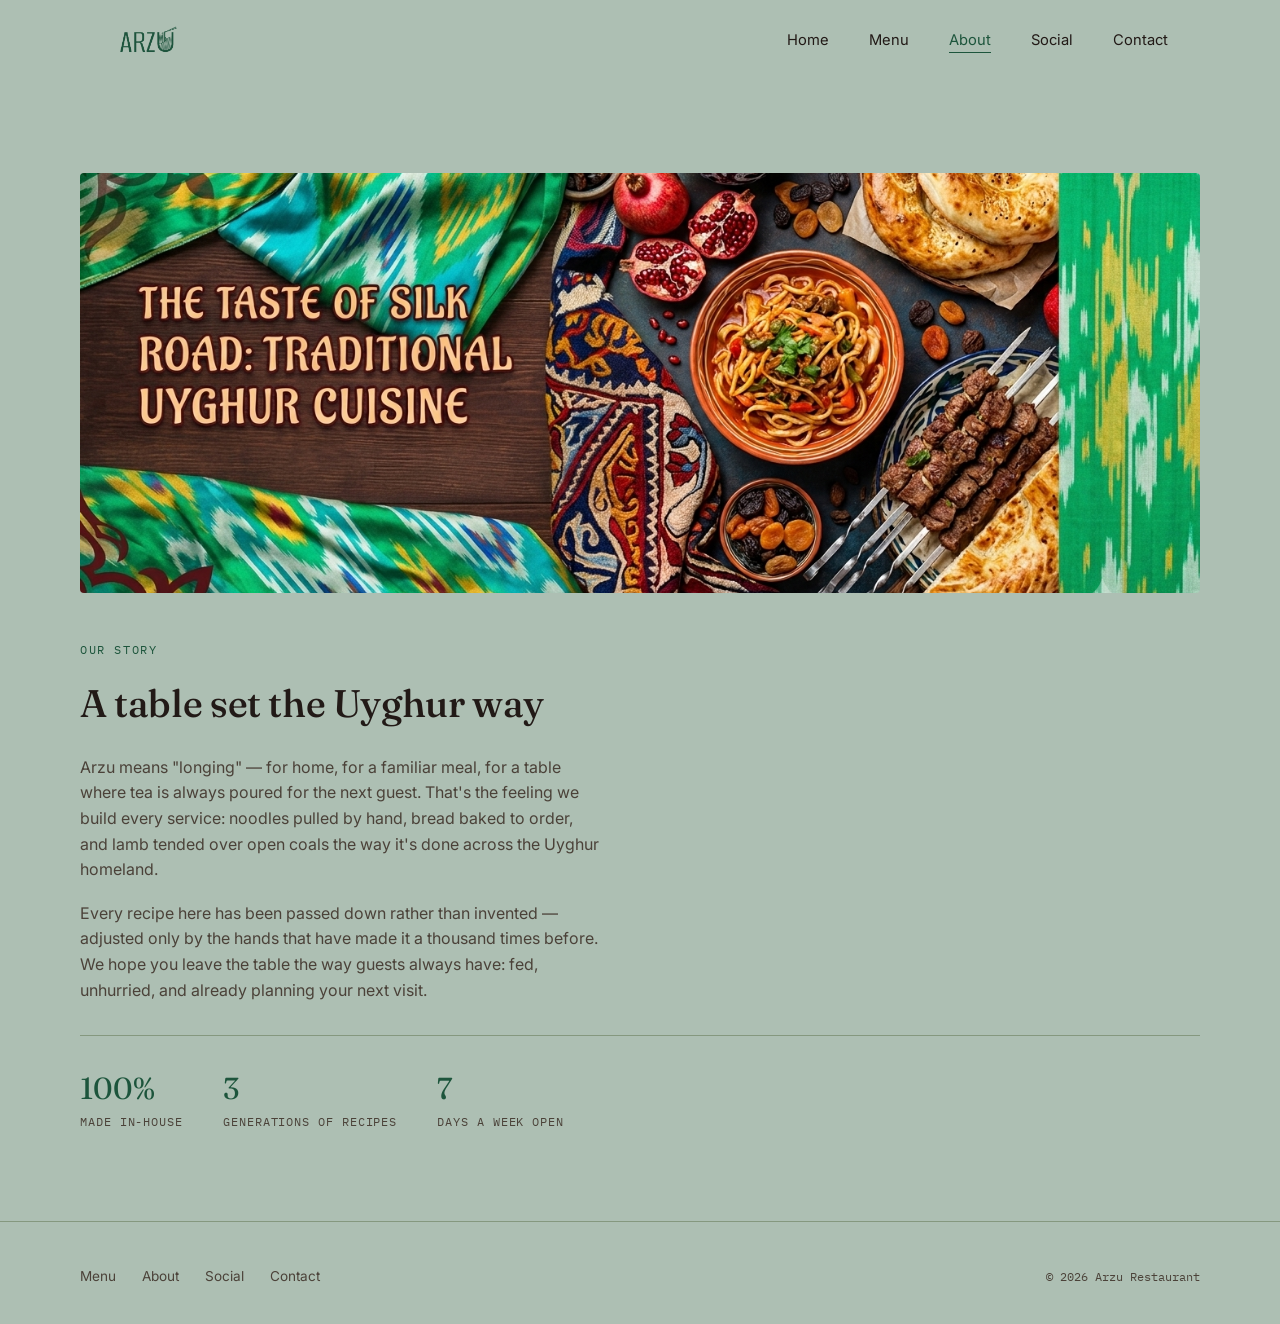
==== about.html @ 85ea6bc7 "Initial commit of Arzu restaurant website Multi-page static site (Home, Menu, About, Social, Contact" ====
<!DOCTYPE html>
<html lang="en">
<head>
<meta charset="UTF-8">
<meta name="viewport" content="width=device-width, initial-scale=1.0">
<title>About — Arzu Uyghur Kitchen</title>
<meta name="description" content="Arzu means longing — the story behind our Uyghur kitchen and the recipes passed down through generations.">
<link rel="preconnect" href="https://fonts.googleapis.com">
<link rel="preconnect" href="https://fonts.gstatic.com" crossorigin>
<link href="https://fonts.googleapis.com/css2?family=Fraunces:opsz,wght@9..144,300;9..144,400;9..144,500;9..144,600&family=Inter:wght@400;500;600&family=IBM+Plex+Mono:wght@400;500&display=swap" rel="stylesheet">
<link rel="stylesheet" href="styles.css">
</head>
<body>

<header id="site-header">
  <nav>
    <a href="index.html" class="logo"><img src="media/arzu_logo_transparent.png" alt="Arzu" class="logo-img"></a>
    <ul class="nav-links" id="nav-links">
      <li><a href="index.html">Home</a></li>
      <li><a href="menu.html">Menu</a></li>
      <li><a href="about.html" class="active">About</a></li>
      <li><a href="social.html">Social</a></li>
      <li><a href="contact.html">Contact</a></li>
    </ul>
    <button class="menu-toggle" id="menu-toggle" aria-label="Toggle navigation" aria-expanded="false">
      <span></span><span></span><span></span>
    </button>
  </nav>
</header>

<main>

  <!-- ABOUT -->
  <section id="about">
    <img src="media/uyghur_design_header.png" alt="The taste of the Silk Road: traditional Uyghur cuisine" class="hero-banner">
    <div class="about-grid">
      <div class="about-copy">
        <span class="eyebrow">Our story</span>
        <h2>A table set the Uyghur way</h2>
        <p>Arzu means "longing" — for home, for a familiar meal, for a table where tea is always poured for the next guest. That's the feeling we build every service: noodles pulled by hand, bread baked to order, and lamb tended over open coals the way it's done across the Uyghur homeland.</p>
        <p>Every recipe here has been passed down rather than invented — adjusted only by the hands that have made it a thousand times before. We hope you leave the table the way guests always have: fed, unhurried, and already planning your next visit.</p>
        <div class="about-stats">
          <div>
            <div class="stat-num">100%</div>
            <div class="stat-label">Made in-house</div>
          </div>
          <div>
            <div class="stat-num">3</div>
            <div class="stat-label">Generations of recipes</div>
          </div>
          <div>
            <div class="stat-num">7</div>
            <div class="stat-label">Days a week open</div>
          </div>
        </div>
      </div>
    </div>
  </section>

</main>

<footer>
  <div class="footer-grid">
    <div class="footer-links">
      <a href="menu.html">Menu</a>
      <a href="about.html">About</a>
      <a href="social.html">Social</a>
      <a href="contact.html">Contact</a>
    </div>
    <span class="footer-copy">© 2026 Arzu Restaurant</span>
  </div>
</footer>

<script src="script.js"></script>

</body>
</html>
---- styles.css ----
:root{
  --bg: #ADBFB3;
  --bg-alt: #97AFA1;
  --ink: #221A17;
  --ink-soft: #4B4239;
  --green: #1D553C;
  --clay: #B23B25;
  --gold: #B98A32;
  --line: #85987F;
  --white: #ffffff;
  --max: 1120px;
}

*{ box-sizing: border-box; margin:0; padding:0; }

html{ scroll-behavior: smooth; }

body{
  background: var(--bg);
  color: var(--ink);
  font-family: 'Inter', sans-serif;
  font-size: 16px;
  line-height: 1.6;
  -webkit-font-smoothing: antialiased;
}

@media (prefers-reduced-motion: reduce){
  html{ scroll-behavior: auto; }
  *{ animation-duration: 0.01ms !important; animation-iteration-count: 1 !important; transition-duration: 0.01ms !important; }
}

h1,h2,h3{
  font-family: 'Fraunces', serif;
  font-weight: 500;
  letter-spacing: -0.01em;
  color: var(--ink);
}

a{ color: inherit; text-decoration: none; }

.eyebrow{
  font-family: 'IBM Plex Mono', monospace;
  font-size: 0.72rem;
  letter-spacing: 0.14em;
  text-transform: uppercase;
  color: var(--green);
}

.wrap{
  max-width: var(--max);
  margin: 0 auto;
  padding: 0 32px;
}

a:focus-visible, button:focus-visible, input:focus-visible, textarea:focus-visible{
  outline: 2px solid var(--clay);
  outline-offset: 3px;
}

/* ---------- NAV ---------- */
header{
  position: sticky;
  top: 0;
  z-index: 100;
  background: rgba(173,191,179,0.9);
  backdrop-filter: blur(8px);
  border-bottom: 1px solid transparent;
  transition: border-color 0.3s ease;
}
header.scrolled{ border-bottom-color: var(--line); }

nav{
  display:flex;
  align-items:center;
  justify-content: space-between;
  padding: 20px 32px;
  max-width: var(--max);
  margin: 0 auto;
}

.logo{
  font-family: 'Fraunces', serif;
  font-size: 1.5rem;
  font-weight: 600;
  letter-spacing: 0.01em;
  display: flex;
  align-items: center;
}
.logo span{ color: var(--green); }
.logo-img{ height: 42px; width: auto; display: block; }

.nav-links{
  display:flex;
  gap: 40px;
  list-style:none;
  font-size: 0.92rem;
}
.nav-links a{
  position:relative;
  padding-bottom: 4px;
}
.nav-links a::after{
  content:'';
  position:absolute;
  left:0; right:0; bottom:0;
  height:1px;
  background: var(--green);
  transform: scaleX(0);
  transform-origin: left;
  transition: transform 0.25s ease;
}
.nav-links a:hover::after{ transform: scaleX(1); }
.nav-links a.active{ color: var(--green); }
.nav-links a.active::after{ transform: scaleX(1); }

.menu-toggle{
  display:none;
  flex-direction: column;
  gap: 5px;
  background:none;
  border:none;
  cursor:pointer;
  padding: 6px;
}
.menu-toggle span{
  width: 22px; height: 1.5px; background: var(--ink);
}

/* ---------- HERO ---------- */
.hero{
  position: relative;
  padding: 110px 32px 100px;
  overflow: hidden;
}
.hero-grid{
  max-width: var(--max);
  margin: 0 auto;
  display:grid;
  grid-template-columns: 1fr;
  align-items:center;
  gap: 40px;
}
.hero-banner{
  display: block;
  width: 100%;
  max-width: var(--max);
  margin: 0 auto 48px;
  border-radius: 4px;
  object-fit: cover;
  max-height: 420px;
}
.hero h1{
  font-size: clamp(2.4rem, 5vw, 4rem);
  line-height: 1.05;
  margin: 18px 0 24px;
}
.hero p.lede{
  max-width: 480px;
  color: var(--ink-soft);
  font-size: 1.05rem;
  margin-bottom: 34px;
}
.hero-ctas{
  display:flex;
  gap: 18px;
  flex-wrap: wrap;
}
.btn-primary{
  background: var(--green);
  color: var(--white);
  padding: 14px 26px;
  border-radius: 2px;
  font-size: 0.92rem;
  font-weight: 500;
  transition: background 0.2s ease;
  display:inline-block;
}
.btn-primary:hover{ background: #123C29; }
.btn-secondary{
  padding: 14px 26px;
  border: 1px solid var(--ink);
  border-radius: 2px;
  font-size: 0.92rem;
  transition: background 0.2s ease, color 0.2s ease;
}
.btn-secondary:hover{ background: var(--ink); color: var(--bg); }


/* ---------- DIVIDER MOTIF ---------- */
.divider{
  display:flex;
  align-items:center;
  justify-content:center;
  gap: 14px;
  padding: 8px 0 0;
  color: var(--line);
}
.divider svg{ width: 34px; height: 14px; }
.divider svg path{ stroke: var(--gold); stroke-width: 1.2; fill:none; }
.divider .rule{ flex:1; max-width: 120px; height:1px; background: var(--line); }

/* ---------- SECTIONS ---------- */
section{ padding: 90px 32px; }
.section-head{
  text-align:center;
  max-width: 560px;
  margin: 0 auto 56px;
}
.section-head h2{
  font-size: clamp(1.8rem, 3.4vw, 2.6rem);
  margin: 12px 0 14px;
}
.section-head p{ color: var(--ink-soft); }

/* ---------- MENU ---------- */
.menu-section{ background: var(--bg-alt); }
.menu-groups{
  max-width: var(--max);
  margin: 0 auto;
  display:flex;
  flex-direction: column;
  gap: 56px;
}
.menu-group{
  display:grid;
  grid-template-columns: repeat(auto-fill, minmax(220px, 1fr));
  gap: 32px;
}
.menu-group h3{
  grid-column: 1 / -1;
  font-size: 1.2rem;
  display:flex;
  align-items:center;
  gap: 10px;
}
.menu-group h3::before{
  content:'';
  width: 7px; height:7px;
  background: var(--green);
  border-radius: 50%;
  display:inline-block;
}
.menu-item{
  display:flex;
  flex-direction: column;
  gap: 0;
}
.menu-item-photo{
  width: 100%;
  aspect-ratio: 4/3;
  object-fit: cover;
  border-radius: 4px;
  background: var(--line);
  margin-bottom: 14px;
}
.menu-item-info{ flex:1; }
.menu-item-name{
  font-family:'Fraunces', serif;
  font-size: 1.06rem;
  font-weight: 500;
}
.menu-item-desc{
  color: var(--ink-soft);
  font-size: 0.88rem;
  margin-top: 4px;
}
.menu-item-price{
  font-family:'IBM Plex Mono', monospace;
  color: var(--gold);
  font-size: 0.92rem;
  white-space: nowrap;
  margin-top: 10px;
  display: block;
}
.disclaimers-section{ padding-top: 48px; }
.disclaimers-list{
  list-style:none;
  max-width: 720px;
  margin: 0 auto;
  text-align:center;
}
.disclaimers-list li{
  font-size: 0.72rem;
  color: var(--ink-soft);
  margin-top: 8px;
}

/* ---------- ABOUT ---------- */
.about-grid{
  max-width: var(--max);
  margin: 0 auto;
  display:grid;
  grid-template-columns: 1fr;
  gap: 64px;
  align-items:center;
}
.about-visual{
  aspect-ratio: 4/5;
  background: linear-gradient(160deg, #EDEBD9 0%, #C7D3C0 55%, var(--green) 100%);
  border-radius: 3px;
  position:relative;
  overflow:hidden;
  display:flex;
  align-items:center;
  justify-content:center;
}
.about-visual svg{ width: 62%; opacity: 0.85; }
.about-visual svg path{ stroke: var(--ink); stroke-width: 1.1; fill:none; }
.about-copy .eyebrow{ margin-bottom: 14px; display:block; }
.about-copy h2{
  font-size: clamp(1.8rem, 3.2vw, 2.4rem);
  margin-bottom: 20px;
}
.about-copy p{
  color: var(--ink-soft);
  margin-bottom: 18px;
  max-width: 520px;
}
.about-stats{
  display:flex;
  gap: 40px;
  margin-top: 32px;
  padding-top: 28px;
  border-top: 1px solid var(--line);
}
.stat-num{
  font-family:'Fraunces', serif;
  font-size: 1.9rem;
  color: var(--green);
}
.stat-label{
  font-family:'IBM Plex Mono', monospace;
  font-size: 0.72rem;
  color: var(--ink-soft);
  text-transform: uppercase;
  letter-spacing: 0.08em;
}

/* ---------- SOCIAL ---------- */
.social-grid{
  max-width: var(--max);
  margin: 0 auto;
  display:flex;
  gap: 28px;
  overflow-x: auto;
  overflow-y: hidden;
  scroll-snap-type: x mandatory;
  -webkit-overflow-scrolling: touch;
  padding: 4px 4px 20px;
}
.social-grid::-webkit-scrollbar{ height: 6px; }
.social-grid::-webkit-scrollbar-thumb{ background: var(--line); border-radius: 3px; }
.social-card{
  display:block;
  flex: 0 0 240px;
  width: 240px;
  scroll-snap-align: start;
  border-radius: 4px;
  overflow: hidden;
  background: var(--line);
  transition: transform 0.2s ease;
}
.social-card:hover{ transform: translateY(-4px); }
.social-card img{
  display:block;
  width: 100%;
  aspect-ratio: 9/16;
  object-fit: cover;
}

/* ---------- CONTACT ---------- */
.contact-section{ background: var(--bg-alt); }
.contact-logo-header{
  display:flex;
  justify-content:center;
  padding: 48px 32px 8px;
}
.contact-logo-header img{
  height: 100px;
  width: auto;
}
.info-block-with-photo{
  display:flex;
  align-items:flex-start;
  justify-content: space-between;
  gap: 24px;
}
.address-photo{
  width: 200px;
  aspect-ratio: 4/3;
  object-fit: cover;
  border-radius: 4px;
  flex-shrink: 0;
}
.contact-grid{
  max-width: var(--max);
  margin: 0 auto;
  display:grid;
  grid-template-columns: 1fr 1fr;
  gap: 64px;
}
.contact-grid-single{
  grid-template-columns: 1fr;
}
.contact-info h3{
  font-size: 1.1rem;
  margin-bottom: 6px;
}
.info-block{ margin-bottom: 30px; }
.info-block .eyebrow{ display:block; margin-bottom: 8px; }
.info-block p{ color: var(--ink-soft); font-size: 0.95rem; }
.map-link{
  color: var(--green);
  font-weight: 500;
  font-size: 0.92rem;
  display: inline-block;
  margin-top: 6px;
  border-bottom: 1px solid var(--green);
}
.map-link:hover{ opacity: 0.75; }
.hours-row{
  display:flex;
  justify-content: space-between;
  padding: 7px 0;
  font-size: 0.92rem;
  border-bottom: 1px dashed var(--line);
  max-width: 320px;
}
.hours-row span:first-child{ color: var(--ink); }
.hours-row span:last-child{ color: var(--ink-soft); font-family:'IBM Plex Mono', monospace; font-size: 0.85rem; }

/* ---------- FOOTER ---------- */
footer{
  padding: 44px 32px 36px;
  border-top: 1px solid var(--line);
}
.footer-grid{
  max-width: var(--max);
  margin: 0 auto;
  display:flex;
  justify-content: space-between;
  align-items:center;
  flex-wrap:wrap;
  gap: 16px;
}
.footer-grid .logo{ font-size: 1.2rem; }
.footer-links{
  display:flex;
  gap: 26px;
  font-size: 0.85rem;
  color: var(--ink-soft);
}
.footer-copy{
  font-family:'IBM Plex Mono', monospace;
  font-size: 0.72rem;
  color: var(--ink-soft);
}

/* ---------- RESPONSIVE ---------- */
@media (max-width: 860px){
  .hero-grid{ grid-template-columns: 1fr; }
  .hero-banner{ max-height: 260px; }
  .menu-group{ grid-template-columns: 1fr 1fr; }
  .about-grid{ grid-template-columns: 1fr; }
  .about-visual{ aspect-ratio: 16/9; }
  .contact-grid{ grid-template-columns: 1fr; }
  .info-block-with-photo{ flex-direction: column; }
  .address-photo{ width: 100%; }
  .nav-links{ display:none; }
  .menu-toggle{ display:flex; }
  .nav-links.open{
    display:flex;
    position:absolute;
    top: 100%; left:0; right:0;
    background: var(--bg);
    flex-direction: column;
    padding: 24px 32px;
    gap: 20px;
    border-bottom: 1px solid var(--line);
  }
}

@media (max-width: 520px){
  section{ padding: 64px 24px; }
  .hero{ padding: 90px 24px 70px; }
  nav{ padding: 18px 24px; }
}
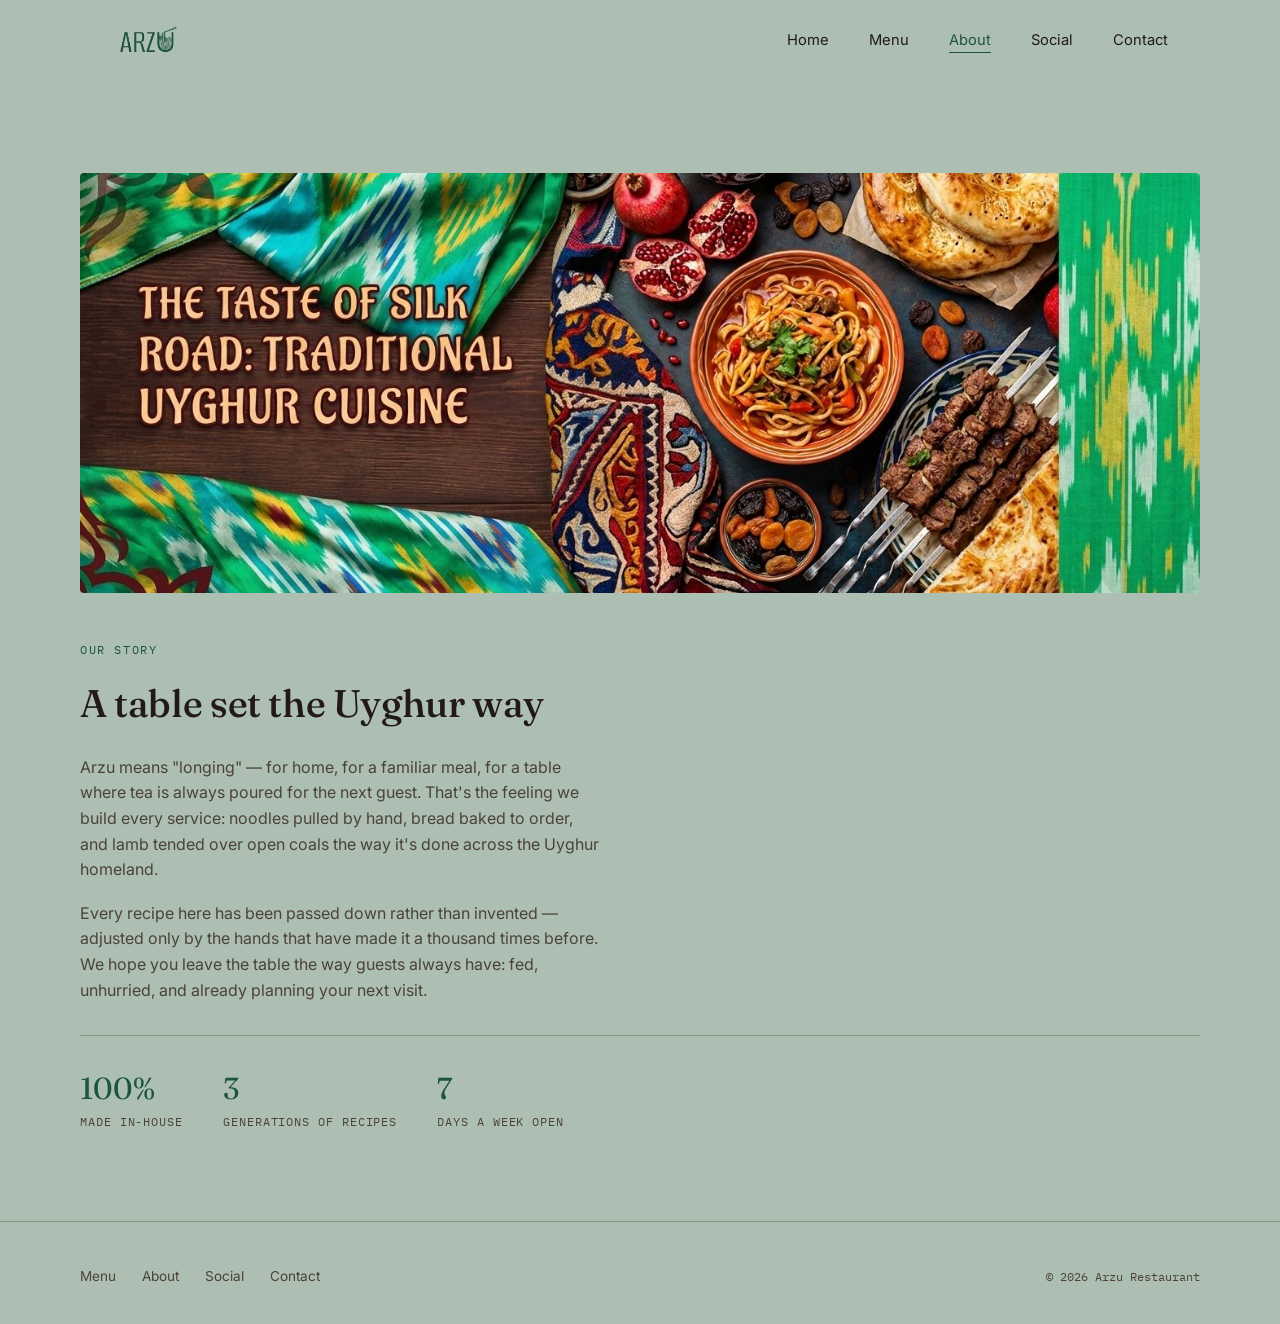
==== commit e9182110: "Compress and resize all site images for performance Resized oversized source photos (many were 4000-" ====
--- a/about.html
+++ b/about.html
@@ -5,6 +5,24 @@
 <meta name="viewport" content="width=device-width, initial-scale=1.0">
 <title>About — Arzu Uyghur Kitchen</title>
 <meta name="description" content="Arzu means longing — the story behind our Uyghur kitchen and the recipes passed down through generations.">
+<link rel="canonical" href="https://eat-arzu.com/about.html">
+<link rel="icon" type="image/png" sizes="32x32" href="media/favicon-32.png">
+<link rel="icon" type="image/png" sizes="16x16" href="media/favicon-16.png">
+<link rel="icon" type="image/png" sizes="192x192" href="media/favicon-192.png">
+<link rel="apple-touch-icon" href="media/apple-touch-icon.png">
+<link rel="shortcut icon" href="media/favicon.ico">
+<meta property="og:type" content="restaurant.restaurant">
+<meta property="og:site_name" content="Arzu">
+<meta property="og:title" content="About — Arzu Uyghur Kitchen">
+<meta property="og:description" content="Arzu means longing — the story behind our Uyghur kitchen and the recipes passed down through generations.">
+<meta property="og:url" content="https://eat-arzu.com/about.html">
+<meta property="og:image" content="https://eat-arzu.com/media/og-image.jpg">
+<meta property="og:image:width" content="1200">
+<meta property="og:image:height" content="630">
+<meta name="twitter:card" content="summary_large_image">
+<meta name="twitter:title" content="About — Arzu Uyghur Kitchen">
+<meta name="twitter:description" content="Arzu means longing — the story behind our Uyghur kitchen and the recipes passed down through generations.">
+<meta name="twitter:image" content="https://eat-arzu.com/media/og-image.jpg">
 <link rel="preconnect" href="https://fonts.googleapis.com">
 <link rel="preconnect" href="https://fonts.gstatic.com" crossorigin>
 <link href="https://fonts.googleapis.com/css2?family=Fraunces:opsz,wght@9..144,300;9..144,400;9..144,500;9..144,600&family=Inter:wght@400;500;600&family=IBM+Plex+Mono:wght@400;500&display=swap" rel="stylesheet">
@@ -32,7 +50,7 @@
 
   <!-- ABOUT -->
   <section id="about">
-    <img src="media/uyghur_design_header.png" alt="The taste of the Silk Road: traditional Uyghur cuisine" class="hero-banner">
+    <img src="media/uyghur_design_header.jpg" alt="The taste of the Silk Road: traditional Uyghur cuisine" class="hero-banner">
     <div class="about-grid">
       <div class="about-copy">
         <span class="eyebrow">Our story</span>
--- a/styles.css
+++ b/styles.css
@@ -126,6 +126,69 @@
   width: 22px; height: 1.5px; background: var(--ink);
 }
 
+/* ---------- ORDER ONLINE DROPDOWN ---------- */
+.order-dropdown{
+  position: relative;
+  margin-left: 24px;
+}
+.order-toggle{
+  list-style:none;
+  display:flex;
+  align-items:center;
+  gap: 8px;
+  background: var(--green);
+  color: var(--white);
+  padding: 11px 20px;
+  border-radius: 999px;
+  font-size: 0.88rem;
+  font-weight: 500;
+  cursor:pointer;
+  user-select:none;
+  box-shadow: 0 3px 10px rgba(29,85,60,0.35);
+  transition: background 0.2s ease, box-shadow 0.2s ease;
+}
+.order-toggle:hover{ background: #123C29; box-shadow: 0 4px 14px rgba(29,85,60,0.45); }
+.order-toggle .chevron{
+  width: 10px; height: 7px;
+  transition: transform 0.2s ease;
+}
+.order-toggle .chevron path{
+  fill:none; stroke: var(--white); stroke-width: 1.6; stroke-linecap:round; stroke-linejoin:round;
+}
+.order-dropdown.open .order-toggle .chevron{ transform: rotate(180deg); }
+.order-menu{
+  display:none;
+  position:absolute;
+  top: calc(100% + 10px);
+  right: 0;
+  background: var(--white);
+  border-radius: 8px;
+  box-shadow: 0 12px 28px rgba(34,26,23,0.18);
+  padding: 8px;
+  min-width: 180px;
+  z-index: 50;
+}
+.order-dropdown.open .order-menu{ display:block; }
+.order-menu a{
+  display:flex;
+  align-items:center;
+  justify-content: space-between;
+  gap: 12px;
+  padding: 12px 14px;
+  border-radius: 5px;
+  font-size: 0.92rem;
+  color: var(--ink);
+  transition: background 0.15s ease;
+}
+.order-menu a:hover{ background: var(--bg); }
+.order-menu a svg{
+  width: 14px; height: 14px;
+  flex-shrink:0;
+}
+.order-menu a svg path{
+  fill:none; stroke: var(--ink-soft); stroke-width: 2; stroke-linecap:round; stroke-linejoin:round;
+}
+
 /* ---------- HERO ---------- */
 .hero{
   position: relative;
@@ -266,7 +329,7 @@
 }
 .menu-item-price{
   font-family:'IBM Plex Mono', monospace;
-  color: var(--gold);
+  color: #123C29;
   font-size: 0.92rem;
   white-space: nowrap;
   margin-top: 10px;
@@ -366,6 +429,84 @@
   width: 100%;
   aspect-ratio: 9/16;
   object-fit: cover;
+}
+
+/* ---------- REVIEWS ---------- */
+.reviews-section{ background: var(--bg-alt); overflow: visible; }
+.reviews-board{
+  max-width: var(--max);
+  margin: 0 auto;
+  display:grid;
+  grid-template-columns: repeat(2, 1fr);
+  gap: 56px 48px;
+}
+.review-card{
+  position:relative;
+  background: var(--white);
+  border-radius: 3px;
+  padding: 32px 28px 24px;
+  box-shadow: 0 10px 24px rgba(34,26,23,0.14);
+  transition: transform 0.25s ease, box-shadow 0.25s ease;
+}
+.review-card:hover{
+  transform: rotate(0deg) translateY(-4px) !important;
+  box-shadow: 0 16px 30px rgba(34,26,23,0.2);
+}
+.rot-1{ transform: rotate(-2.2deg); }
+.rot-2{ transform: rotate(1.6deg); }
+.rot-3{ transform: rotate(-1.3deg); }
+.rot-4{ transform: rotate(2deg); }
+
+/* washi-tape strip, colored from the same ikat palette as the About page banner */
+.review-card::before{
+  content:'';
+  position:absolute;
+  top: -14px; left: 50%;
+  width: 74px; height: 26px;
+  transform: translateX(-50%) rotate(-4deg);
+  background: var(--clay);
+  opacity: 0.9;
+  box-shadow: 0 2px 4px rgba(0,0,0,0.15);
+}
+.rot-1::before{ background: var(--clay); transform: translateX(-50%) rotate(-5deg); }
+.rot-2::before{ background: var(--gold); transform: translateX(-50%) rotate(4deg); }
+.rot-3::before{ background: var(--green); transform: translateX(-50%) rotate(-3deg); }
+.rot-4::before{ background: #2E6B6B; transform: translateX(-50%) rotate(5deg); }
+
+.review-mark{
+  display:block;
+  font-family:'Fraunces', serif;
+  font-size: 3.2rem;
+  line-height: 1;
+  color: var(--line);
+  margin-bottom: -6px;
+}
+.review-stars{
+  color: var(--gold);
+  font-size: 0.95rem;
+  letter-spacing: 2px;
+  margin-bottom: 12px;
+}
+.review-quote{
+  font-family:'Fraunces', serif;
+  font-size: 1.05rem;
+  line-height: 1.55;
+  color: var(--ink);
+  margin-bottom: 18px;
+}
+.review-author{
+  font-weight: 600;
+  font-size: 0.92rem;
+}
+.review-date{
+  font-family:'IBM Plex Mono', monospace;
+  font-size: 0.72rem;
+  color: var(--ink-soft);
+  margin-top: 4px;
+}
+
+@media (max-width: 720px){
+  .reviews-board{ grid-template-columns: 1fr; }
 }
 
 /* ---------- CONTACT ---------- */
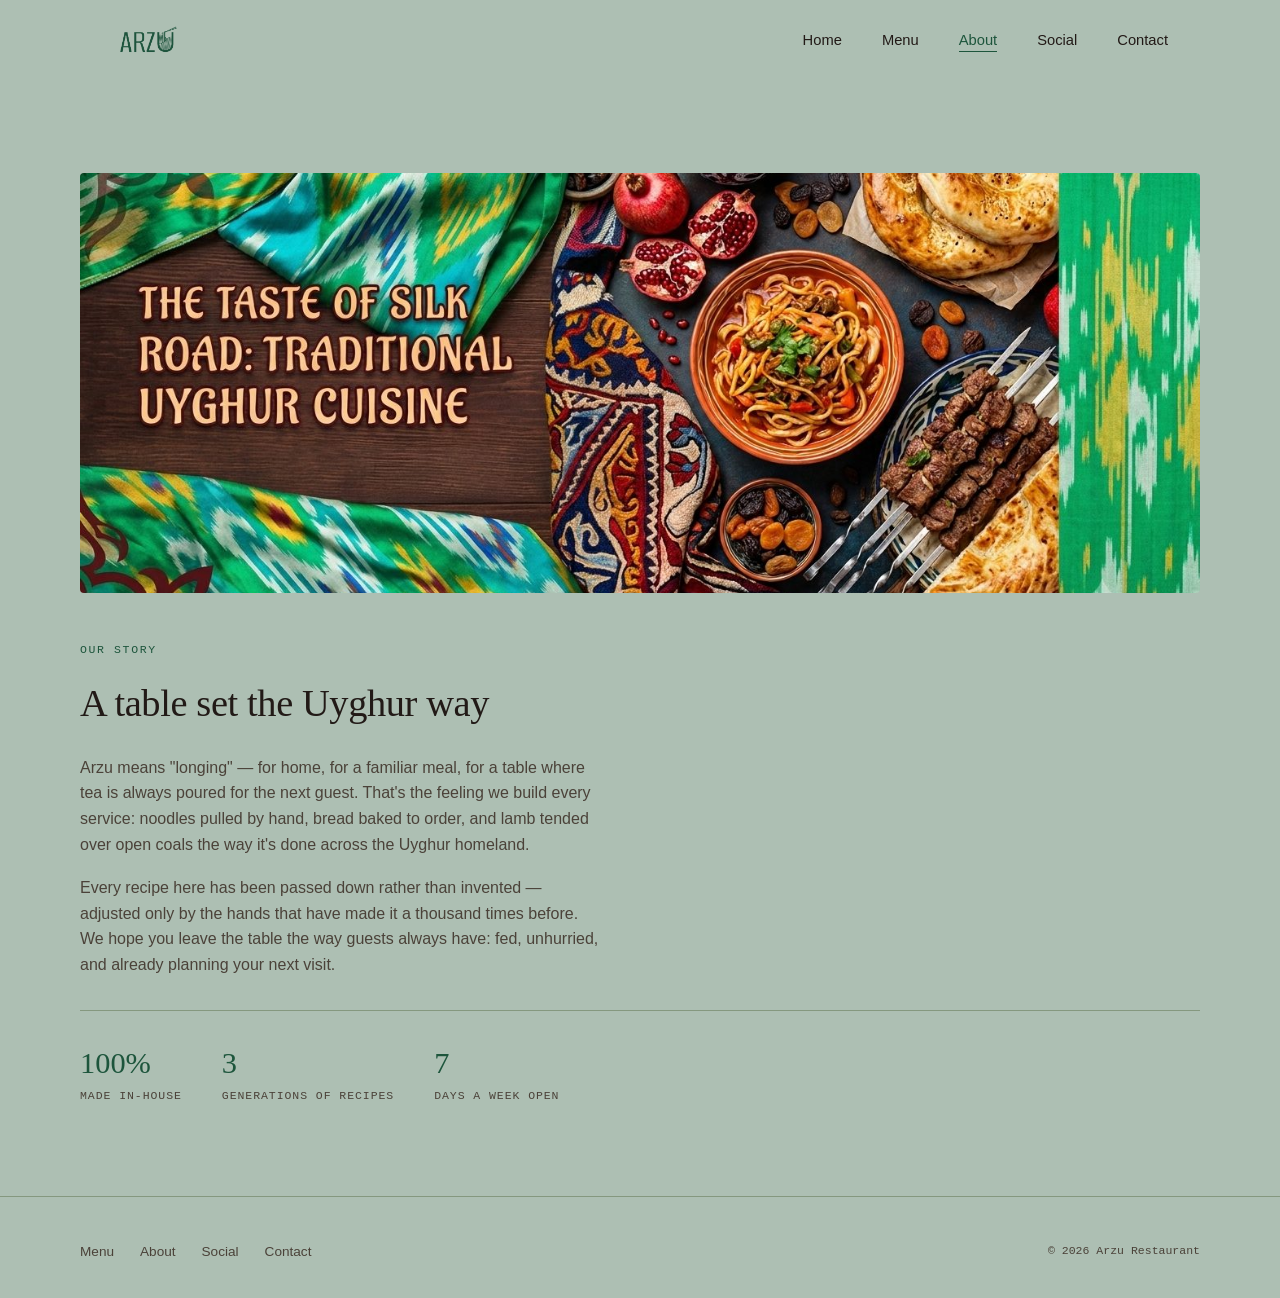
==== commit 00c1d9e7: "Add CSP and Referrer-Policy meta tags to all pages GitHub Pages custom domains can't set response he" ====
--- a/about.html
+++ b/about.html
@@ -3,6 +3,8 @@
 <head>
 <meta charset="UTF-8">
 <meta name="viewport" content="width=device-width, initial-scale=1.0">
+<meta http-equiv="Content-Security-Policy" content="default-src 'self'; script-src 'self'; style-src 'self' https://fonts.googleapis.com; font-src 'self' https://fonts.gstatic.com; img-src 'self' data:; connect-src 'self'; object-src 'none'; base-uri 'self'; form-action 'self'">
+<meta http-equiv="Referrer-Policy" content="strict-origin-when-cross-origin">
 <title>About — Arzu Uyghur Kitchen</title>
 <meta name="description" content="Arzu means longing — the story behind our Uyghur kitchen and the recipes passed down through generations.">
 <link rel="canonical" href="https://eat-arzu.com/about.html">
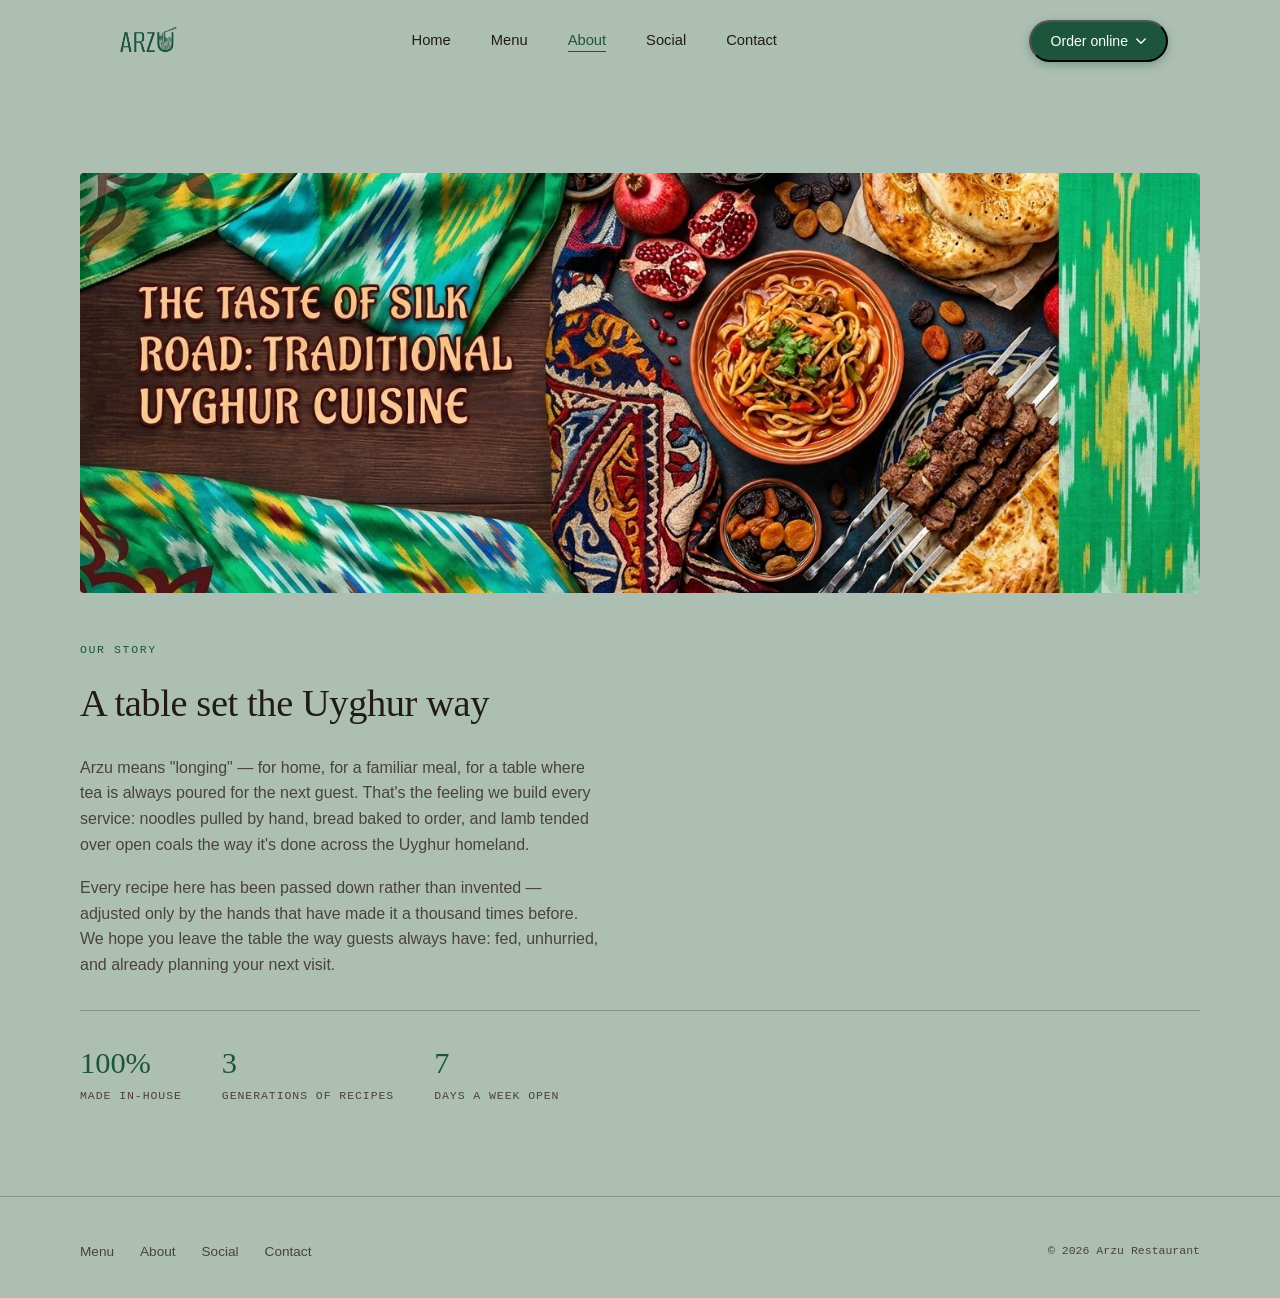
==== commit 8658cd2b: "Make direct ordering the primary Order button, on every page 'Order direct (Pickup & delivery)' now " ====
--- a/about.html
+++ b/about.html
@@ -42,6 +42,26 @@
       <li><a href="social.html">Social</a></li>
       <li><a href="contact.html">Contact</a></li>
     </ul>
+    <div class="order-dropdown">
+      <button class="order-toggle" id="order-toggle" aria-haspopup="true" aria-expanded="false">Order online
+        <svg viewBox="0 0 12 8" aria-hidden="true" class="chevron"><path d="M1 1 L6 6 L11 1"/></svg>
+      </button>
+      <div class="order-menu" id="order-menu">
+        <a class="order-primary" href="https://www.toasttab.com/local/order/arzu-restaurant" target="_blank" rel="noopener"><span>Order direct<small>Pickup &amp; delivery</small></span>
+          <svg viewBox="0 0 24 24" aria-hidden="true"><path d="M6 18 L18 6 M9 6 h9 v9"/></svg>
+        </a>
+        <div class="order-menu-label">Also on</div>
+        <a href="https://www.doordash.com/en/store/arzu---1742-west-golf-road-mount-prospect-36046125/" target="_blank" rel="noopener">DoorDash
+          <svg viewBox="0 0 24 24" aria-hidden="true"><path d="M6 18 L18 6 M9 6 h9 v9"/></svg>
+        </a>
+        <a href="https://www.ubereats.com/store/arzu-1742-west-golf-road/tuiPS76bXiCP39qEXH0PVA" target="_blank" rel="noopener">Uber Eats
+          <svg viewBox="0 0 24 24" aria-hidden="true"><path d="M6 18 L18 6 M9 6 h9 v9"/></svg>
+        </a>
+        <a href="https://www.grubhub.com/restaurant/arzu-1742-west-golf-road-mount-prospect/15243640" target="_blank" rel="noopener">Grubhub
+          <svg viewBox="0 0 24 24" aria-hidden="true"><path d="M6 18 L18 6 M9 6 h9 v9"/></svg>
+        </a>
+      </div>
+    </div>
     <button class="menu-toggle" id="menu-toggle" aria-label="Toggle navigation" aria-expanded="false">
       <span></span><span></span><span></span>
     </button>
--- a/styles.css
+++ b/styles.css
@@ -188,6 +188,18 @@
 .order-menu a svg path{
   fill:none; stroke: var(--ink-soft); stroke-width: 2; stroke-linecap:round; stroke-linejoin:round;
 }
+.order-menu .order-primary{ background: var(--green); color: var(--white); margin-bottom: 4px; }
+.order-menu .order-primary:hover{ background: #123C29; }
+.order-menu .order-primary small{ display:block; font-size: 0.74rem; font-weight: 400; opacity: 0.85; }
+.order-menu .order-primary svg path{ stroke: var(--white); }
+.order-menu-label{
+  padding: 8px 14px 4px;
+  font-family: 'IBM Plex Mono', monospace;
+  font-size: 0.66rem;
+  letter-spacing: 0.08em;
+  text-transform: uppercase;
+  color: var(--ink-soft);
+}
 
 /* ---------- HERO ---------- */
 .hero{
@@ -595,6 +607,30 @@
   font-family:'IBM Plex Mono', monospace;
   font-size: 0.72rem;
   color: var(--ink-soft);
+}
+.tally{
+  display:inline-flex;
+  gap:2px;
+  margin-left:10px;
+  padding:3px;
+  vertical-align:middle;
+  background: var(--ink);
+  border-radius:4px;
+  box-shadow: inset 0 1px 3px rgba(0,0,0,0.5), 0 1px 0 rgba(255,255,255,0.05);
+}
+.tally-digit{
+  display:inline-block;
+  width:1.05em;
+  padding:3px 0;
+  border-radius:2px;
+  background:#150f0c;
+  color: var(--gold);
+  font-family:'IBM Plex Mono', monospace;
+  font-size:0.66rem;
+  font-variant-numeric: tabular-nums;
+  line-height:1;
+  text-align:center;
+  text-shadow: 0 0 4px rgba(185,138,50,0.55);
 }
 
 /* ---------- RESPONSIVE ---------- */
@@ -626,3 +662,82 @@
   .hero{ padding: 90px 24px 70px; }
   nav{ padding: 18px 24px; }
 }
+
+/* ---------- MENU PHOTO VIEWER ---------- */
+.menu-item-photo{ cursor: zoom-in; }
+.menu-item-photo:focus-visible{ outline: 2px solid var(--clay); outline-offset: 3px; }
+.lightbox{
+  border: 0;
+  padding: 0;
+  background: transparent;
+  max-width: none;
+  max-height: none;
+  width: 100vw;
+  height: 100vh;
+  color: var(--white);
+  overflow: hidden;
+}
+.lightbox::backdrop{ background: rgba(34,26,23,0.9); }
+.lightbox[open]{
+  display: flex;
+  align-items: center;
+  justify-content: center;
+  animation: lightbox-in 0.18s ease-out;
+}
+@keyframes lightbox-in{ from{ opacity:0; } to{ opacity:1; } }
+.lightbox-figure{
+  display: flex;
+  flex-direction: column;
+  align-items: center;
+  gap: 14px;
+  max-width: min(94vw, 1100px);
+}
+.lightbox-img{
+  display: block;
+  max-width: 100%;
+  max-height: 80vh;
+  object-fit: contain;
+  border-radius: 6px;
+  background: var(--green);
+}
+.lightbox-caption{
+  display: flex;
+  gap: 16px;
+  align-items: baseline;
+  font-family: 'Fraunces', serif;
+  font-size: 1.15rem;
+}
+.lightbox-price{
+  font-family: 'IBM Plex Mono', monospace;
+  font-size: 0.9rem;
+  color: var(--gold);
+}
+.lightbox-close,
+.lightbox-nav{
+  position: absolute;
+  background: rgba(255,255,255,0.1);
+  color: var(--white);
+  border: 1px solid rgba(255,255,255,0.25);
+  border-radius: 50%;
+  width: 44px;
+  height: 44px;
+  font-size: 1.7rem;
+  line-height: 1;
+  cursor: pointer;
+  display: flex;
+  align-items: center;
+  justify-content: center;
+}
+.lightbox-close:hover,
+.lightbox-nav:hover{ background: rgba(255,255,255,0.22); }
+.lightbox-close:focus-visible,
+.lightbox-nav:focus-visible{ outline: 2px solid var(--gold); outline-offset: 2px; }
+.lightbox-close{ top: 18px; right: 18px; }
+.lightbox-nav{ top: 50%; transform: translateY(-50%); }
+.lightbox-prev{ left: 18px; }
+.lightbox-next{ right: 18px; }
+@media (max-width: 600px){
+  .lightbox-nav{ top: auto; bottom: 18px; transform: none; }
+  .lightbox-prev{ left: 18px; }
+  .lightbox-next{ right: 18px; }
+}
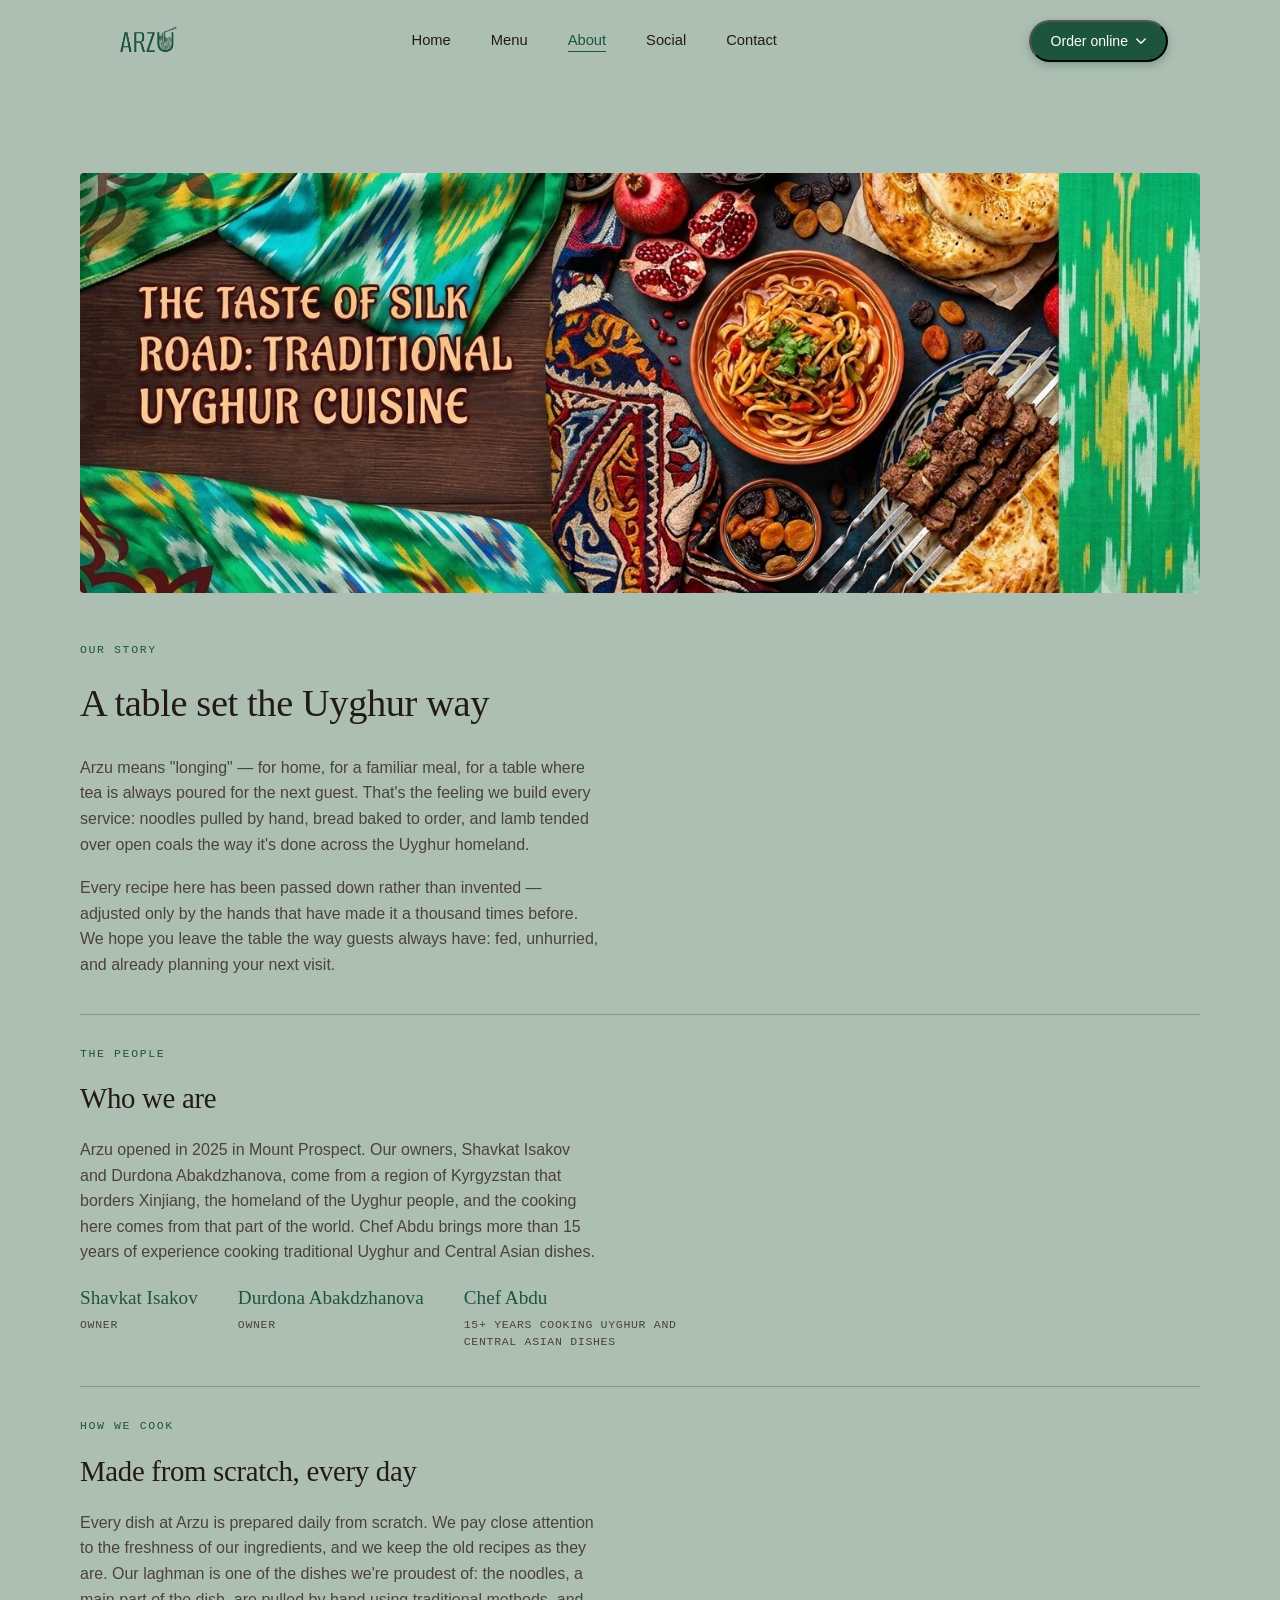
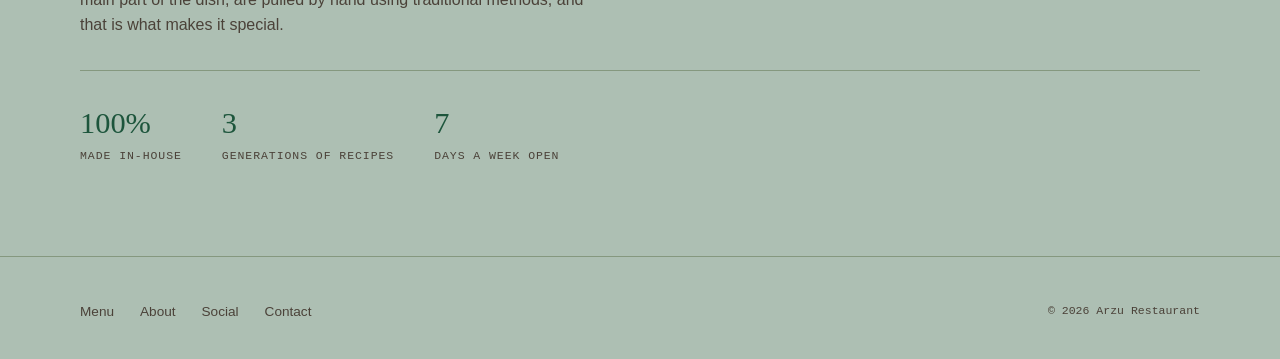
==== commit 9f060274: "Add people, opening year and how-we-cook story About page: 'Who we are' (owners Shavkat Isakov and D" ====
--- a/about.html
+++ b/about.html
@@ -79,6 +79,30 @@
         <h2>A table set the Uyghur way</h2>
         <p>Arzu means "longing" — for home, for a familiar meal, for a table where tea is always poured for the next guest. That's the feeling we build every service: noodles pulled by hand, bread baked to order, and lamb tended over open coals the way it's done across the Uyghur homeland.</p>
         <p>Every recipe here has been passed down rather than invented — adjusted only by the hands that have made it a thousand times before. We hope you leave the table the way guests always have: fed, unhurried, and already planning your next visit.</p>
+        <div class="about-block">
+          <span class="eyebrow">The people</span>
+          <h3>Who we are</h3>
+          <p>Arzu opened in 2025 in Mount Prospect. Our owners, Shavkat Isakov and Durdona Abakdzhanova, come from a region of Kyrgyzstan that borders Xinjiang, the homeland of the Uyghur people, and the cooking here comes from that part of the world. Chef Abdu brings more than 15 years of experience cooking traditional Uyghur and Central Asian dishes.</p>
+          <div class="people">
+            <div class="person">
+              <div class="person-name">Shavkat Isakov</div>
+              <div class="person-role">Owner</div>
+            </div>
+            <div class="person">
+              <div class="person-name">Durdona Abakdzhanova</div>
+              <div class="person-role">Owner</div>
+            </div>
+            <div class="person">
+              <div class="person-name">Chef Abdu</div>
+              <div class="person-role">15+ years cooking Uyghur and Central Asian dishes</div>
+            </div>
+          </div>
+        </div>
+        <div class="about-block">
+          <span class="eyebrow">How we cook</span>
+          <h3>Made from scratch, every day</h3>
+          <p>Every dish at Arzu is prepared daily from scratch. We pay close attention to the freshness of our ingredients, and we keep the old recipes as they are. Our laghman is one of the dishes we're proudest of: the noodles, a main part of the dish, are pulled by hand using traditional methods, and that is what makes it special.</p>
+        </div>
         <div class="about-stats">
           <div>
             <div class="stat-num">100%</div>
--- a/styles.css
+++ b/styles.css
@@ -390,6 +390,42 @@
   color: var(--ink-soft);
   margin-bottom: 18px;
   max-width: 520px;
+}
+.about-block{
+  margin-top: 36px;
+  padding-top: 30px;
+  border-top: 1px solid var(--line);
+}
+.about-block .eyebrow{ display:block; margin-bottom: 12px; }
+.about-block h3{
+  font-size: clamp(1.4rem, 2.4vw, 1.8rem);
+  margin-bottom: 16px;
+}
+.about-block p{
+  color: var(--ink-soft);
+  margin-bottom: 18px;
+  max-width: 520px;
+}
+.people{
+  display:flex;
+  flex-wrap:wrap;
+  gap: 28px 40px;
+  margin-top: 8px;
+}
+.person{ max-width: 230px; }
+.person-name{
+  font-family:'Fraunces', serif;
+  font-size: 1.2rem;
+  color: var(--green);
+}
+.person-role{
+  font-family:'IBM Plex Mono', monospace;
+  font-size: 0.72rem;
+  color: var(--ink-soft);
+  text-transform: uppercase;
+  letter-spacing: 0.06em;
+  line-height: 1.5;
+  margin-top: 2px;
 }
 .about-stats{
   display:flex;
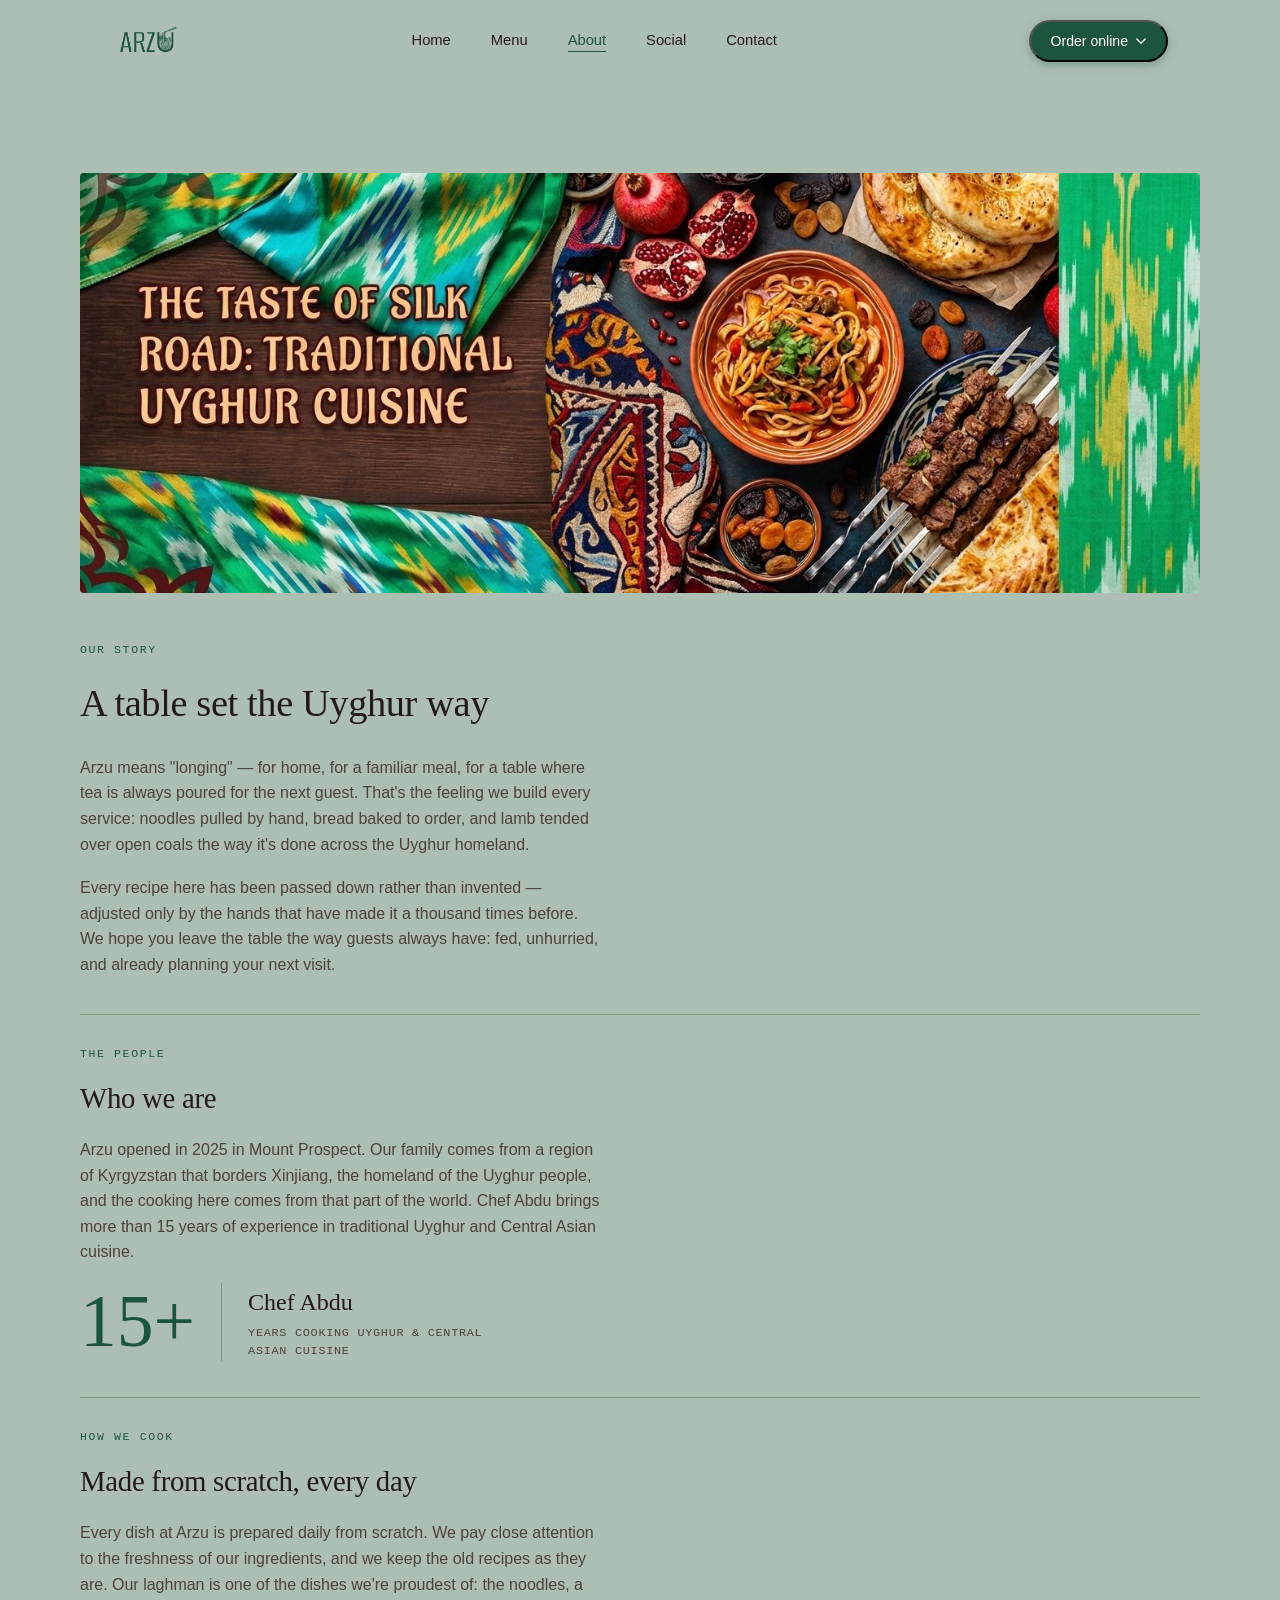
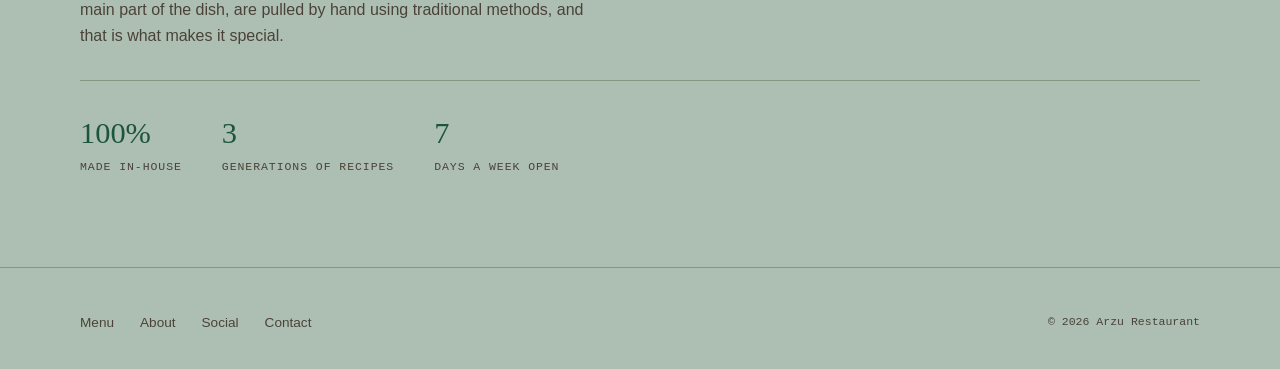
==== commit 76757546: "Menu: add 'Jump to' section list and Back-to-top links; About: feature Chef Abdu only Menu page gets" ====
--- a/about.html
+++ b/about.html
@@ -82,19 +82,12 @@
         <div class="about-block">
           <span class="eyebrow">The people</span>
           <h3>Who we are</h3>
-          <p>Arzu opened in 2025 in Mount Prospect. Our owners, Shavkat Isakov and Durdona Abakdzhanova, come from a region of Kyrgyzstan that borders Xinjiang, the homeland of the Uyghur people, and the cooking here comes from that part of the world. Chef Abdu brings more than 15 years of experience cooking traditional Uyghur and Central Asian dishes.</p>
-          <div class="people">
-            <div class="person">
-              <div class="person-name">Shavkat Isakov</div>
-              <div class="person-role">Owner</div>
-            </div>
-            <div class="person">
-              <div class="person-name">Durdona Abakdzhanova</div>
-              <div class="person-role">Owner</div>
-            </div>
-            <div class="person">
-              <div class="person-name">Chef Abdu</div>
-              <div class="person-role">15+ years cooking Uyghur and Central Asian dishes</div>
+          <p>Arzu opened in 2025 in Mount Prospect. Our family comes from a region of Kyrgyzstan that borders Xinjiang, the homeland of the Uyghur people, and the cooking here comes from that part of the world. Chef Abdu brings more than 15 years of experience in traditional Uyghur and Central Asian cuisine.</p>
+          <div class="chef">
+            <div class="chef-years">15+</div>
+            <div class="chef-text">
+              <div class="chef-name">Chef Abdu</div>
+              <div class="chef-role">Years cooking Uyghur &amp; Central Asian cuisine</div>
             </div>
           </div>
         </div>
--- a/styles.css
+++ b/styles.css
@@ -406,26 +406,36 @@
   margin-bottom: 18px;
   max-width: 520px;
 }
-.people{
-  display:flex;
-  flex-wrap:wrap;
-  gap: 28px 40px;
-  margin-top: 8px;
-}
-.person{ max-width: 230px; }
-.person-name{
+.chef{
+  display:flex;
+  align-items:center;
+  gap: 26px;
+  margin-top: 10px;
+}
+.chef-years{
   font-family:'Fraunces', serif;
-  font-size: 1.2rem;
+  font-size: clamp(3.2rem, 8vw, 4.6rem);
+  line-height: 1;
   color: var(--green);
 }
-.person-role{
+.chef-text{
+  padding-left: 26px;
+  border-left: 1px solid var(--line);
+}
+.chef-name{
+  font-family:'Fraunces', serif;
+  font-size: 1.5rem;
+  color: var(--ink);
+}
+.chef-role{
   font-family:'IBM Plex Mono', monospace;
-  font-size: 0.72rem;
+  font-size: 0.74rem;
   color: var(--ink-soft);
   text-transform: uppercase;
   letter-spacing: 0.06em;
   line-height: 1.5;
-  margin-top: 2px;
+  margin-top: 4px;
+  max-width: 240px;
 }
 .about-stats{
   display:flex;
@@ -777,3 +787,67 @@
   .lightbox-prev{ left: 18px; }
   .lightbox-next{ right: 18px; }
 }
+
+/* ---------- CONTACT EMAIL REVEAL ---------- */
+.email-btn{
+  font: inherit;
+  font-size: 0.88rem;
+  color: var(--green);
+  background: transparent;
+  border: 1px solid var(--green);
+  border-radius: 2px;
+  padding: 8px 16px;
+  cursor: pointer;
+  transition: background 0.2s ease, color 0.2s ease;
+}
+.email-btn:hover{ background: var(--green); color: var(--white); }
+.email-btn:focus-visible{ outline: 2px solid var(--clay); outline-offset: 3px; }
+
+/* ---------- MENU: JUMP LIST + BACK TO TOP ---------- */
+.menu-group{ scroll-margin-top: 96px; }
+#menu{ scroll-margin-top: 80px; }
+.menu-jump{
+  display:flex;
+  flex-wrap:wrap;
+  justify-content:center;
+  align-items:center;
+  gap: 4px 6px;
+  max-width: 980px;
+  margin: 0 auto 48px;
+  padding: 14px 0;
+  border-top: 1px solid var(--line);
+  border-bottom: 1px solid var(--line);
+}
+.menu-jump-label{
+  font-family:'IBM Plex Mono', monospace;
+  font-size: 0.7rem;
+  letter-spacing: 0.08em;
+  text-transform: uppercase;
+  color: var(--ink-soft);
+  margin-right: 10px;
+}
+.menu-jump a{
+  font-size: 0.95rem;
+  font-weight: 500;
+  color: var(--green);
+  padding: 8px 12px;
+  border-bottom: 1px solid transparent;
+  transition: border-color 0.2s ease;
+}
+.menu-jump a:hover{ border-bottom-color: var(--green); }
+.back-to-top{
+  grid-column: 1 / -1;
+  justify-self: end;
+  font-family:'IBM Plex Mono', monospace;
+  font-size: 0.72rem;
+  letter-spacing: 0.08em;
+  text-transform: uppercase;
+  color: var(--ink-soft);
+  padding: 10px 0 4px;
+}
+.back-to-top:hover{ color: var(--green); }
+@media (max-width: 600px){
+  .menu-jump{ margin-bottom: 36px; }
+  .menu-jump-label{ flex-basis: 100%; text-align: center; margin: 0 0 4px; }
+  .menu-jump a{ padding: 10px 11px; }
+}
